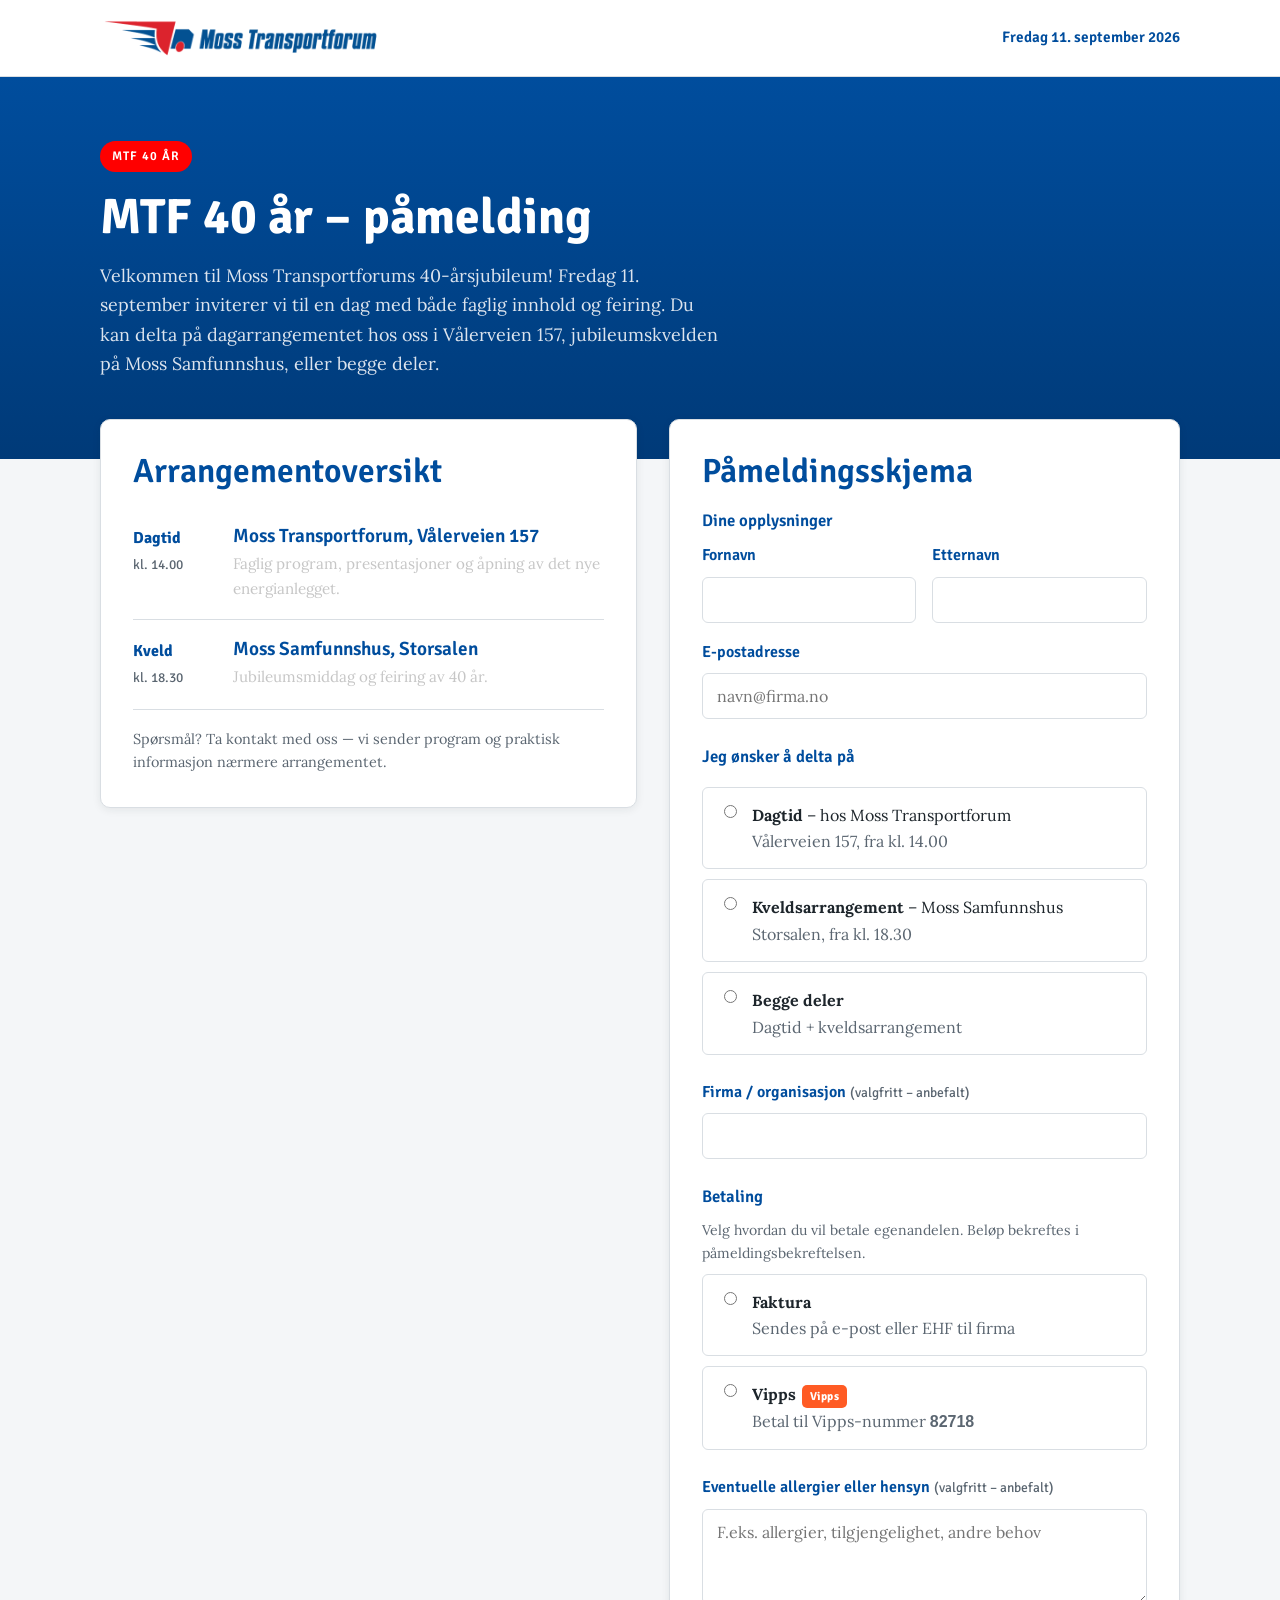
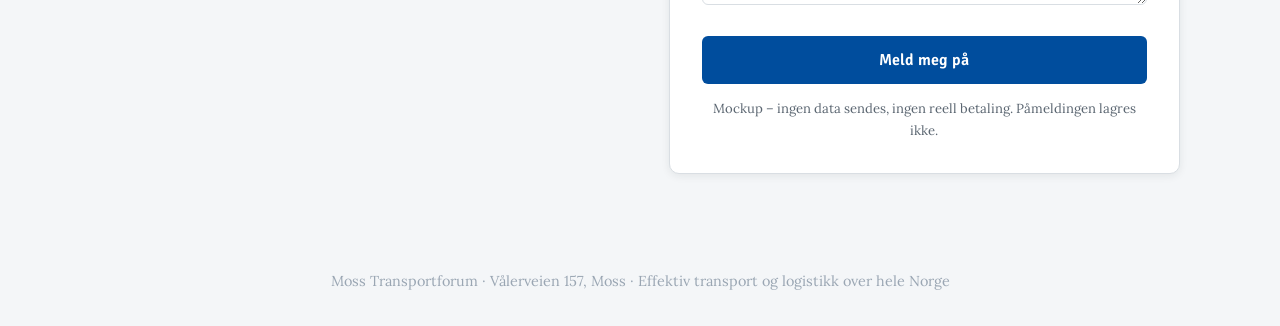
==== betaling.html @ f9866057 "Legg til betalingsside (Faktura / Vipps 82718) som betaling.html Co-Authored-By: Claude Opus 4.8 <no" ====
<!DOCTYPE html>
<html lang="no">
<head>
<meta charset="UTF-8">
<meta name="viewport" content="width=device-width, initial-scale=1.0">
<title>MTF 40 år – Påmelding</title>
<link rel="stylesheet" href="brand/mtf-brand.css">
<style>
  /* Sidespecifikk layout — bygger på MTFs brand-tokens */
  .top { background: #ffffff; border-bottom: 1px solid var(--mtf-line); }
  .top .mtf-container { display:flex; align-items:center; justify-content:space-between; padding-top:16px; padding-bottom:16px; }
  .top img { height: 44px; }
  .top .date { color: var(--mtf-blue); font-family:var(--mtf-font-head); font-weight:600; font-size:.95rem; }

  .hero {
    background: linear-gradient(180deg, #004d9d, #003a78);
    color:#fff;
    padding: var(--mtf-space-8) 0;
  }
  .hero .mtf-tag { background: var(--mtf-red); }
  .hero h1 { color:#fff; max-width: 760px; }
  .hero p { color:#dce4ee; max-width: 620px; font-size:1.12rem; }

  .layout { max-width: var(--mtf-maxw); margin: -40px auto 0; padding: 0 var(--mtf-space-5) var(--mtf-space-8); display:grid; grid-template-columns: 1.05fr 1fr; gap: var(--mtf-space-6); align-items:start; }
  @media (max-width: 860px){ .layout { grid-template-columns:1fr; margin-top:-24px; } }

  .events .ev { display:flex; gap:16px; padding: 18px 0; border-bottom:1px solid var(--mtf-line); }
  .events .ev:last-child { border-bottom:0; }
  .ev .when { flex:0 0 84px; font-family:var(--mtf-font-head); font-weight:700; color:var(--mtf-blue); }
  .ev h3 { margin:0 0 4px; }
  .ev p { margin:0; color:var(--mtf-gray); font-size:.95rem; }

  .form-card h2 { margin-top:0; }
  .grid2 { display:grid; grid-template-columns:1fr 1fr; gap: var(--mtf-space-4); }
  @media (max-width:520px){ .grid2 { grid-template-columns:1fr; } }
  fieldset { border:0; margin:0 0 var(--mtf-space-5); padding:0; }
  fieldset legend { padding:0; }
  .choices { display:grid; gap:10px; margin-top:8px; }

  /* Betaling */
  .vipps-badge { display:inline-block; font-family:var(--mtf-font-head); font-weight:700; font-size:.72rem;
                 letter-spacing:.04em; color:#fff; background:#ff5b24; padding:2px 8px; border-radius:5px;
                 vertical-align:middle; margin-left:6px; }
  .pay-extra { margin-top:12px; padding:14px 16px; border:1px dashed var(--mtf-line);
               border-radius:var(--mtf-radius-sm); background:var(--mtf-bg); }
  .pay-extra .mtf-field:last-child { margin-bottom:0; }

  .confirm { text-align:center; padding: var(--mtf-space-6) var(--mtf-space-4); }
  .confirm .mark { width:64px; height:64px; border-radius:50%; background:var(--mtf-green-tint); color:var(--mtf-green-dark); display:flex; align-items:center; justify-content:center; margin:0 auto var(--mtf-space-4); font-size:34px; }
  .err { color: var(--mtf-red-dark); font-size:.85rem; margin-top:6px; }

  .siteft { background:var(--mtf-navy); color:#9aa6b3; text-align:center; padding: var(--mtf-space-6) 0; font-size:.9rem; }
</style>
</head>
<body class="mtf">

  <!-- Toppstripe -->
  <div class="top">
    <div class="mtf-container">
      <img src="brand/assets/mtf-logo.png" alt="Moss Transportforum">
      <span class="date">Fredag 11. september 2026</span>
    </div>
  </div>

  <!-- Hero -->
  <header class="hero">
    <div class="mtf-container">
      <span class="mtf-tag">MTF 40 år</span>
      <h1 style="margin-top:16px">MTF 40 år – påmelding</h1>
      <p>Velkommen til Moss Transportforums 40-årsjubileum! Fredag 11. september inviterer vi til en dag med
         både faglig innhold og feiring. Du kan delta på dagarrangementet hos oss i Vålerveien 157,
         jubileumskvelden på Moss Samfunnshus, eller begge deler.</p>
    </div>
  </header>

  <main class="layout">

    <!-- Arrangementoversikt -->
    <section class="mtf-card events" aria-label="Arrangementoversikt">
      <h2>Arrangementoversikt</h2>
      <div class="ev">
        <div class="when">Dagtid<br><span class="mtf-muted" style="font-weight:400;font-size:.85rem">kl. 14.00</span></div>
        <div>
          <h3>Moss Transportforum, Vålerveien 157</h3>
          <p>Faglig program, presentasjoner og åpning av det nye energianlegget.</p>
        </div>
      </div>
      <div class="ev">
        <div class="when">Kveld<br><span class="mtf-muted" style="font-weight:400;font-size:.85rem">kl. 18.30</span></div>
        <div>
          <h3>Moss Samfunnshus, Storsalen</h3>
          <p>Jubileumsmiddag og feiring av 40 år.</p>
        </div>
      </div>
      <p class="mtf-muted" style="margin:18px 0 0;font-size:.9rem">
        Spørsmål? Ta kontakt med oss — vi sender program og praktisk informasjon nærmere arrangementet.
      </p>
    </section>

    <!-- Påmeldingsskjema -->
    <section class="mtf-card form-card">
      <form id="paamelding" novalidate>
        <h2>Påmeldingsskjema</h2>

        <fieldset>
          <legend class="mtf-label" style="font-size:1.05rem">Dine opplysninger</legend>
          <div class="grid2">
            <div class="mtf-field" style="margin-bottom:0">
              <label class="mtf-label" for="fornavn">Fornavn</label>
              <input class="mtf-input" id="fornavn" name="fornavn" type="text" autocomplete="given-name" required>
            </div>
            <div class="mtf-field" style="margin-bottom:0">
              <label class="mtf-label" for="etternavn">Etternavn</label>
              <input class="mtf-input" id="etternavn" name="etternavn" type="text" autocomplete="family-name" required>
            </div>
          </div>
          <div class="mtf-field" style="margin-top:16px;margin-bottom:0">
            <label class="mtf-label" for="epost">E-postadresse</label>
            <input class="mtf-input" id="epost" name="epost" type="email" autocomplete="email" placeholder="navn@firma.no" required>
          </div>
        </fieldset>

        <fieldset>
          <legend class="mtf-label" style="font-size:1.05rem">Jeg ønsker å delta på</legend>
          <div class="choices" role="radiogroup">
            <label class="mtf-choice">
              <input type="radio" name="deltakelse" value="Dagtid" required>
              <span><strong>Dagtid</strong> – hos Moss Transportforum<br><span class="mtf-muted">Vålerveien 157, fra kl. 14.00</span></span>
            </label>
            <label class="mtf-choice">
              <input type="radio" name="deltakelse" value="Kveldsarrangement">
              <span><strong>Kveldsarrangement</strong> – Moss Samfunnshus<br><span class="mtf-muted">Storsalen, fra kl. 18.30</span></span>
            </label>
            <label class="mtf-choice">
              <input type="radio" name="deltakelse" value="Begge deler">
              <span><strong>Begge deler</strong><br><span class="mtf-muted">Dagtid + kveldsarrangement</span></span>
            </label>
          </div>
          <div class="err" id="err-deltakelse" hidden>Velg hva du ønsker å delta på.</div>
        </fieldset>

        <div class="mtf-field">
          <label class="mtf-label" for="firma">Firma / organisasjon <span class="mtf-optional">(valgfritt – anbefalt)</span></label>
          <input class="mtf-input" id="firma" name="firma" type="text" autocomplete="organization">
        </div>

        <!-- Betaling -->
        <fieldset>
          <legend class="mtf-label" style="font-size:1.05rem">Betaling</legend>
          <p class="mtf-muted" style="margin:0 0 4px;font-size:.88rem">Velg hvordan du vil betale egenandelen. Beløp bekreftes i påmeldingsbekreftelsen.</p>
          <div class="choices" role="radiogroup">
            <label class="mtf-choice">
              <input type="radio" name="betaling" value="Faktura" required>
              <span><strong>Faktura</strong><br><span class="mtf-muted">Sendes på e-post eller EHF til firma</span></span>
            </label>
            <label class="mtf-choice">
              <input type="radio" name="betaling" value="Vipps">
              <span><strong>Vipps</strong><span class="vipps-badge">Vipps</span><br><span class="mtf-muted">Betal til Vipps-nummer <strong class="mtf-num">82718</strong></span></span>
            </label>
          </div>
          <div class="err" id="err-betaling" hidden>Velg betalingsmåte.</div>

          <!-- Betingede felt: Faktura -->
          <div class="pay-extra" id="pay-faktura" hidden>
            <div class="grid2">
              <div class="mtf-field" style="margin-bottom:0">
                <label class="mtf-label" for="fakturaref">Fakturareferanse / bestiller <span class="mtf-optional">(valgfritt)</span></label>
                <input class="mtf-input" id="fakturaref" name="fakturaref" type="text" autocomplete="off">
              </div>
              <div class="mtf-field" style="margin-bottom:0">
                <label class="mtf-label" for="orgnr">Org.nr <span class="mtf-optional">(EHF – valgfritt)</span></label>
                <input class="mtf-input mtf-num" id="orgnr" name="orgnr" type="text" inputmode="numeric" autocomplete="off" placeholder="9 siffer">
              </div>
            </div>
            <div class="mtf-field" style="margin-top:14px">
              <label class="mtf-label" for="fakturaadr">Fakturaadresse <span class="mtf-optional">(valgfritt)</span></label>
              <input class="mtf-input" id="fakturaadr" name="fakturaadr" type="text" autocomplete="street-address">
            </div>
          </div>

          <!-- Betingede felt: Vipps -->
          <div class="pay-extra" id="pay-vipps" hidden>
            <p style="margin:0 0 6px"><strong>Slik betaler du med Vipps</strong></p>
            <p class="mtf-muted" style="margin:0;font-size:.92rem">
              Åpne Vipps-appen, velg <em>Betale</em> og søk opp Vipps-nummer
              <strong class="mtf-num" style="color:var(--mtf-blue)">82718</strong> (Moss Transportforum).
              Betal egenandelen og <strong>merk betalingen med navnet ditt</strong>.
            </p>
          </div>
        </fieldset>

        <div class="mtf-field">
          <label class="mtf-label" for="hensyn">Eventuelle allergier eller hensyn <span class="mtf-optional">(valgfritt – anbefalt)</span></label>
          <textarea class="mtf-textarea" id="hensyn" name="hensyn" placeholder="F.eks. allergier, tilgjengelighet, andre behov"></textarea>
        </div>

        <button type="submit" class="mtf-btn mtf-btn--primary" style="width:100%">Meld meg på</button>
        <p class="mtf-muted mtf-center" style="font-size:.82rem;margin:14px 0 0">
          Mockup – ingen data sendes, ingen reell betaling. Påmeldingen lagres ikke.
        </p>
      </form>

      <!-- Bekreftelse -->
      <div class="confirm" id="bekreftelse" hidden>
        <div class="mark">✓</div>
        <h2>Takk for din påmelding!</h2>
        <p id="bekreftelse-betaling"></p>
        <p>Vi sender deg mer informasjon og program for dagen nærmere arrangementet.</p>
        <p class="mtf-muted" id="bekreftelse-detalj"></p>
      </div>
    </section>

  </main>

  <footer class="siteft">
    Moss Transportforum · Vålerveien 157, Moss · Effektiv transport og logistikk over hele Norge
  </footer>

<script>
  (function () {
    var form = document.getElementById('paamelding');
    var confirm = document.getElementById('bekreftelse');
    var errDelt = document.getElementById('err-deltakelse');
    var errBet  = document.getElementById('err-betaling');
    var payFaktura = document.getElementById('pay-faktura');
    var payVipps = document.getElementById('pay-vipps');

    // Vis/skjul betingede felt etter valgt betalingsmåte
    form.querySelectorAll('input[name="betaling"]').forEach(function (r) {
      r.addEventListener('change', function () {
        errBet.hidden = true;
        payFaktura.hidden = (r.value !== 'Faktura');
        payVipps.hidden   = (r.value !== 'Vipps');
      });
    });

    form.addEventListener('submit', function (e) {
      e.preventDefault();
      errDelt.hidden = true; errBet.hidden = true;

      if (!form.checkValidity()) { form.reportValidity(); return; }

      var deltakelse = form.querySelector('input[name="deltakelse"]:checked');
      if (!deltakelse) {
        errDelt.hidden = false;
        errDelt.scrollIntoView({ behavior: 'smooth', block: 'center' });
        return;
      }

      var betaling = form.querySelector('input[name="betaling"]:checked');
      if (!betaling) {
        errBet.hidden = false;
        errBet.scrollIntoView({ behavior: 'smooth', block: 'center' });
        return;
      }

      var fornavn = document.getElementById('fornavn').value.trim();
      var betText = (betaling.value === 'Vipps')
        ? 'Betal egenandelen til Vipps-nummer 82718 (Moss Transportforum), og merk betalingen med navnet ditt.'
        : 'Faktura for egenandelen sendes til oppgitt e-post/firma.';

      document.getElementById('bekreftelse-betaling').textContent = betText;
      document.getElementById('bekreftelse-detalj').textContent =
        'Registrert: ' + fornavn + ' · ' + deltakelse.value + ' · Betaling: ' + betaling.value + '.';

      form.hidden = true;
      confirm.hidden = false;
      confirm.scrollIntoView({ behavior: 'smooth', block: 'center' });
    });
  })();
</script>
</body>
</html>
---- brand/mtf-brand.css ----
/* ==========================================================================
   MTF – Moss Transportforum · Brand set
   Kilde: offisiell profilmanual (brand/MTF-profilmanual.pdf).
   Brukes av jubileumsmateriell (MTF 40 år) og MTF-web.
   ========================================================================== */

@import url('https://fonts.googleapis.com/css2?family=Signika:wght@300;400;500;600;700&family=Lora:ital,wght@0,400;0,500;0,600;0,700;1,400&display=swap');

:root {
  /* --- Hovedfarger (profilmanual) -------------------------------------- */
  --mtf-blue:        #004d9d;  /* MTF Blå · PMS 2728C · primær             */
  --mtf-blue-dark:   #003a78;  /* hover / dyp blå                          */
  --mtf-blue-tint:   #e6eef7;  /* lys blå flate                           */
  --mtf-red:         #ff0000;  /* MTF Rød · PMS 185C · aksent              */
  --mtf-red-dark:    #a31a16;  /* Rød Mechrite · hover på rød             */

  /* --- Sekundærpalett (profilmanual) ----------------------------------- */
  --mtf-calico:      #4d63ab;  /* Blå Calico                              */
  --mtf-marble:      #8388a8;  /* Blå Marble                              */
  --mtf-gray:        #c6c6c6;  /* Grå                                     */
  --mtf-thyme:       #c7c5ac;  /* Grønn Thyme                             */
  --mtf-palm:        #afa852;  /* Grønn Palm                              */
  --mtf-oliven:      #c0bb09;  /* Grønn Oliven                            */
  --mtf-mechrite:    #a31a16;  /* Rød Mechrite                            */

  /* Jubileum / bærekraft-aksent — bruker offisiell Grønn Palm */
  --mtf-green:       #afa852;
  --mtf-green-dark:  #8a8440;
  --mtf-green-tint:  #f0efdf;

  /* --- Nøytraler ------------------------------------------------------- */
  --mtf-ink:         #1d252b;  /* brødtekst                               */
  --mtf-dark:        #243140;  /* mørk flate (footer)                     */
  --mtf-muted:       #5b6671;
  --mtf-line:        #d9dee3;
  --mtf-bg:          #f4f6f8;
  --mtf-white:       #ffffff;

  /* --- Typografi (profilmanual) ---------------------------------------- */
  --mtf-font-head: 'Signika', 'Segoe UI', Arial, Helvetica, sans-serif;  /* titler */
  --mtf-font-body: 'Lora', Georgia, 'Times New Roman', serif;            /* brødtekst */
  --mtf-font-num:  'Helvetica Neue', Helvetica, Arial, sans-serif;       /* tall */

  /* --- Skala / form ---------------------------------------------------- */
  --mtf-radius:      10px;
  --mtf-radius-sm:   6px;
  --mtf-shadow:      0 6px 24px rgba(29, 37, 43, .10);
  --mtf-shadow-sm:   0 2px 8px rgba(29, 37, 43, .08);
  --mtf-maxw:        1080px;

  --mtf-space-1: 4px;  --mtf-space-2: 8px;  --mtf-space-3: 12px;
  --mtf-space-4: 16px; --mtf-space-5: 24px; --mtf-space-6: 32px;
  --mtf-space-7: 48px; --mtf-space-8: 64px;
}

/* --- Basis ------------------------------------------------------------- */
.mtf,
body.mtf {
  margin: 0;
  font-family: var(--mtf-font-body);
  color: var(--mtf-ink);
  background: var(--mtf-bg);
  line-height: 1.65;
  -webkit-font-smoothing: antialiased;
}

.mtf h1, .mtf h2, .mtf h3, .mtf h4 {
  font-family: var(--mtf-font-head);
  color: var(--mtf-blue);
  line-height: 1.15;
  font-weight: 600;
  margin: 0 0 var(--mtf-space-4);
}
.mtf h1 { font-size: clamp(2rem, 4.5vw, 3.1rem); font-weight: 700; }
.mtf h2 { font-size: clamp(1.5rem, 3vw, 2.1rem); }
.mtf h3 { font-size: 1.2rem; }
.mtf p  { margin: 0 0 var(--mtf-space-4); }
.mtf a  { color: var(--mtf-blue); }

/* Tall settes i Helvetica jf. profilmanual (Typografi tall) */
.mtf-num { font-family: var(--mtf-font-num); font-feature-settings: "tnum" 1; }

.mtf-container { max-width: var(--mtf-maxw); margin: 0 auto; padding: 0 var(--mtf-space-5); }

/* --- Etikett / tag ----------------------------------------------------- */
.mtf-tag {
  display: inline-block;
  font-family: var(--mtf-font-head);
  font-weight: 600;
  font-size: .78rem;
  letter-spacing: .08em;
  text-transform: uppercase;
  color: var(--mtf-white);
  background: var(--mtf-red);
  padding: 5px 12px;
  border-radius: 100px;
}
.mtf-tag--blue  { background: var(--mtf-blue); }
.mtf-tag--green { background: var(--mtf-green); color: var(--mtf-ink); }

/* --- Kort -------------------------------------------------------------- */
.mtf-card {
  background: var(--mtf-white);
  border: 1px solid var(--mtf-line);
  border-radius: var(--mtf-radius);
  box-shadow: var(--mtf-shadow-sm);
  padding: var(--mtf-space-6);
}

/* --- Knapper ----------------------------------------------------------- */
.mtf-btn {
  display: inline-flex;
  align-items: center;
  justify-content: center;
  gap: var(--mtf-space-2);
  font-family: var(--mtf-font-head);
  font-weight: 600;
  font-size: 1rem;
  line-height: 1;
  padding: 14px 26px;
  border: 2px solid transparent;
  border-radius: var(--mtf-radius-sm);
  cursor: pointer;
  text-decoration: none;
  transition: background .15s ease, border-color .15s ease, transform .05s ease;
}
.mtf-btn:active { transform: translateY(1px); }
.mtf-btn--primary { background: var(--mtf-blue); color: var(--mtf-white); }
.mtf-btn--primary:hover { background: var(--mtf-blue-dark); }
.mtf-btn--accent  { background: var(--mtf-red); color: var(--mtf-white); }
.mtf-btn--accent:hover { background: var(--mtf-red-dark); }
.mtf-btn--ghost {
  background: transparent;
  color: var(--mtf-blue);
  border-color: var(--mtf-blue);
}
.mtf-btn--ghost:hover { background: var(--mtf-blue-tint); }

/* --- Skjemafelt -------------------------------------------------------- */
.mtf-field { margin-bottom: var(--mtf-space-5); }
.mtf-label {
  display: block;
  font-family: var(--mtf-font-head);
  font-weight: 600;
  color: var(--mtf-blue);
  margin-bottom: var(--mtf-space-2);
}
.mtf-label .mtf-optional {
  font-weight: 400;
  color: var(--mtf-muted);
  font-size: .85rem;
}
.mtf-input,
.mtf-textarea {
  width: 100%;
  box-sizing: border-box;
  font-family: var(--mtf-font-body);
  font-size: 1rem;
  color: var(--mtf-ink);
  background: var(--mtf-white);
  border: 1.5px solid var(--mtf-line);
  border-radius: var(--mtf-radius-sm);
  padding: 12px 14px;
  transition: border-color .15s ease, box-shadow .15s ease;
}
.mtf-input:focus,
.mtf-textarea:focus {
  outline: none;
  border-color: var(--mtf-blue);
  box-shadow: 0 0 0 3px var(--mtf-blue-tint);
}
.mtf-textarea { min-height: 96px; resize: vertical; }

/* --- Valg (radio som kort) -------------------------------------------- */
.mtf-choice {
  display: flex;
  align-items: flex-start;
  gap: var(--mtf-space-3);
  border: 1.5px solid var(--mtf-line);
  border-radius: var(--mtf-radius-sm);
  padding: 14px 16px;
  cursor: pointer;
  transition: border-color .15s ease, background .15s ease;
}
.mtf-choice:hover { border-color: var(--mtf-blue); background: var(--mtf-blue-tint); }
.mtf-choice input { margin-top: 3px; accent-color: var(--mtf-blue); }
.mtf-choice--selected,
.mtf-choice:has(input:checked) {
  border-color: var(--mtf-blue);
  background: var(--mtf-blue-tint);
}

/* --- Hjelpere ---------------------------------------------------------- */
.mtf-muted { color: var(--mtf-muted); }
.mtf-center { text-align: center; }
[hidden] { display: none !important; }
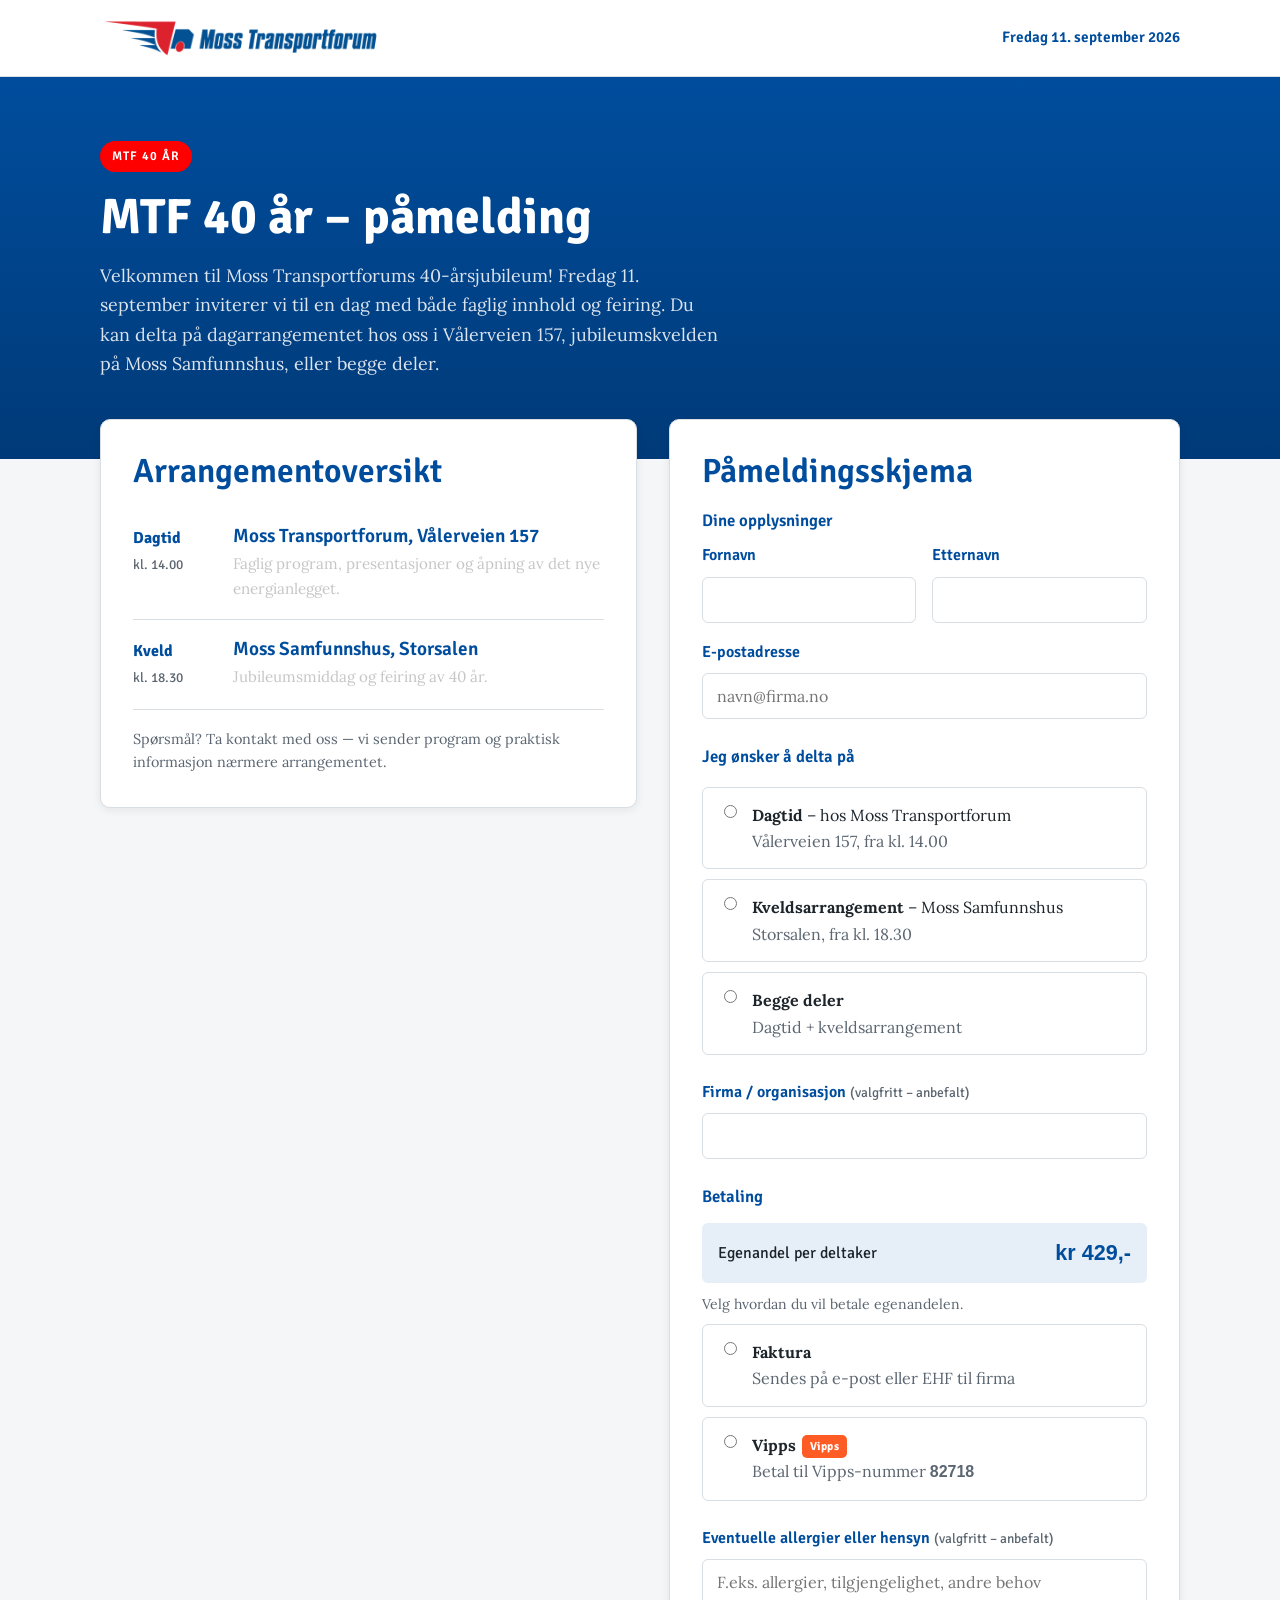
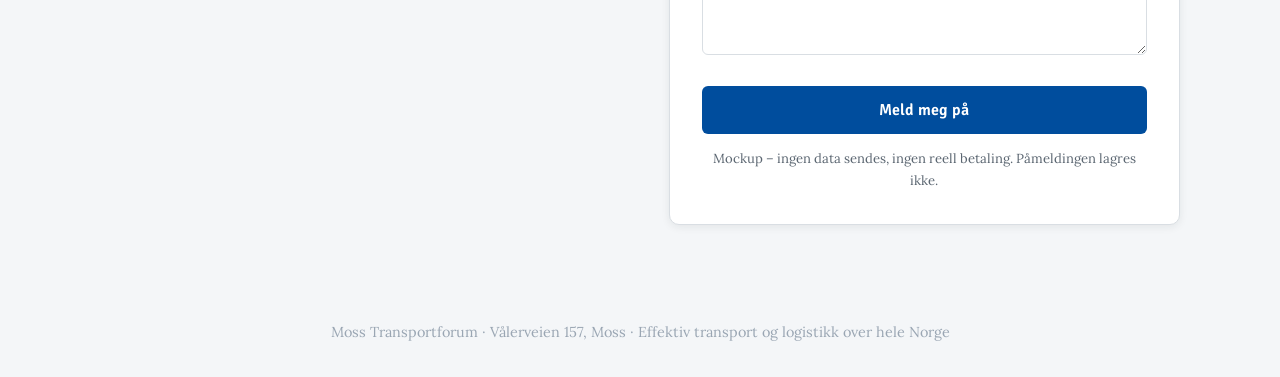
==== commit a79d9954: "Legg til egenandel kr 429,- på betalingssiden Co-Authored-By: Claude Opus 4.8 <noreply@anthropic.com" ====
--- a/betaling.html
+++ b/betaling.html
@@ -44,6 +44,10 @@
   .pay-extra { margin-top:12px; padding:14px 16px; border:1px dashed var(--mtf-line);
                border-radius:var(--mtf-radius-sm); background:var(--mtf-bg); }
   .pay-extra .mtf-field:last-child { margin-bottom:0; }
+  .price-row { display:flex; align-items:center; justify-content:space-between; gap:12px;
+               background:var(--mtf-blue-tint); border-radius:var(--mtf-radius-sm);
+               padding:12px 16px; margin:4px 0 10px; font-family:var(--mtf-font-head); }
+  .price-row .price { font-weight:700; font-size:1.35rem; color:var(--mtf-blue); }
 
   .confirm { text-align:center; padding: var(--mtf-space-6) var(--mtf-space-4); }
   .confirm .mark { width:64px; height:64px; border-radius:50%; background:var(--mtf-green-tint); color:var(--mtf-green-dark); display:flex; align-items:center; justify-content:center; margin:0 auto var(--mtf-space-4); font-size:34px; }
@@ -147,7 +151,11 @@
         <!-- Betaling -->
         <fieldset>
           <legend class="mtf-label" style="font-size:1.05rem">Betaling</legend>
-          <p class="mtf-muted" style="margin:0 0 4px;font-size:.88rem">Velg hvordan du vil betale egenandelen. Beløp bekreftes i påmeldingsbekreftelsen.</p>
+          <div class="price-row">
+            <span>Egenandel per deltaker</span>
+            <span class="price mtf-num">kr 429,-</span>
+          </div>
+          <p class="mtf-muted" style="margin:0 0 4px;font-size:.88rem">Velg hvordan du vil betale egenandelen.</p>
           <div class="choices" role="radiogroup">
             <label class="mtf-choice">
               <input type="radio" name="betaling" value="Faktura" required>
@@ -256,8 +264,8 @@
 
       var fornavn = document.getElementById('fornavn').value.trim();
       var betText = (betaling.value === 'Vipps')
-        ? 'Betal egenandelen til Vipps-nummer 82718 (Moss Transportforum), og merk betalingen med navnet ditt.'
-        : 'Faktura for egenandelen sendes til oppgitt e-post/firma.';
+        ? 'Betal kr 429,- til Vipps-nummer 82718 (Moss Transportforum), og merk betalingen med navnet ditt.'
+        : 'Faktura på kr 429,- for egenandelen sendes til oppgitt e-post/firma.';
 
       document.getElementById('bekreftelse-betaling').textContent = betText;
       document.getElementById('bekreftelse-detalj').textContent =
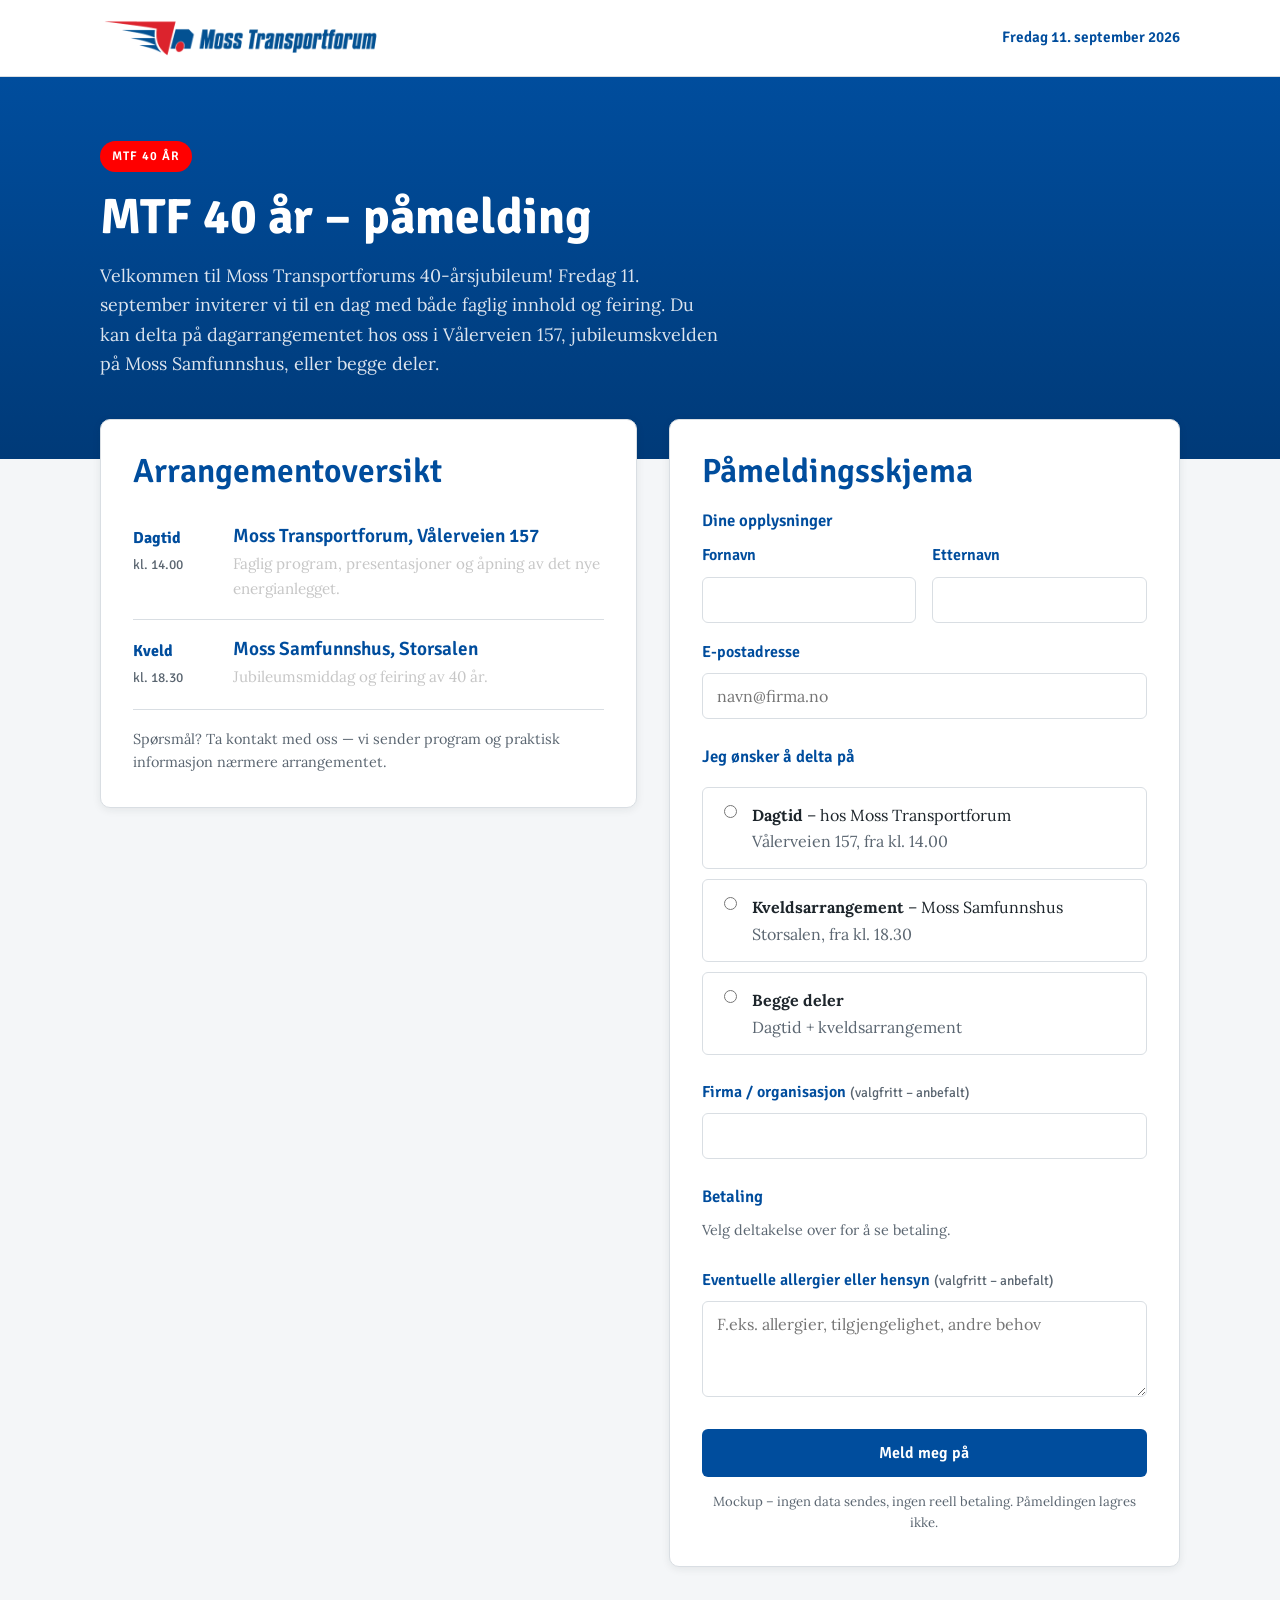
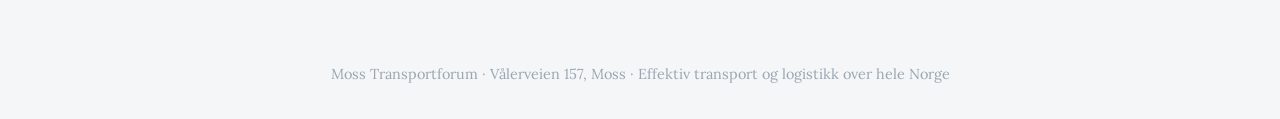
==== commit 5de408dd: "Presiser: egenandel kr 429,- gjelder kun kveldsarrangement (dagtid gratis) Co-Authored-By: Claude Op" ====
--- a/betaling.html
+++ b/betaling.html
@@ -151,22 +151,34 @@
         <!-- Betaling -->
         <fieldset>
           <legend class="mtf-label" style="font-size:1.05rem">Betaling</legend>
-          <div class="price-row">
-            <span>Egenandel per deltaker</span>
-            <span class="price mtf-num">kr 429,-</span>
-          </div>
-          <p class="mtf-muted" style="margin:0 0 4px;font-size:.88rem">Velg hvordan du vil betale egenandelen.</p>
-          <div class="choices" role="radiogroup">
-            <label class="mtf-choice">
-              <input type="radio" name="betaling" value="Faktura" required>
-              <span><strong>Faktura</strong><br><span class="mtf-muted">Sendes på e-post eller EHF til firma</span></span>
-            </label>
-            <label class="mtf-choice">
-              <input type="radio" name="betaling" value="Vipps">
-              <span><strong>Vipps</strong><span class="vipps-badge">Vipps</span><br><span class="mtf-muted">Betal til Vipps-nummer <strong class="mtf-num">82718</strong></span></span>
-            </label>
-          </div>
-          <div class="err" id="err-betaling" hidden>Velg betalingsmåte.</div>
+
+          <p class="mtf-muted" id="betaling-hint" style="margin:0;font-size:.9rem">Velg deltakelse over for å se betaling.</p>
+
+          <!-- Vises kun ved kveldsarrangement / begge deler -->
+          <div id="betaling-content" hidden>
+            <div class="price-row">
+              <span>Egenandel – kveldsarrangement</span>
+              <span class="price mtf-num">kr 429,-</span>
+            </div>
+            <p class="mtf-muted" style="margin:0 0 8px;font-size:.85rem">Gjelder kun kveldsarrangementet. Dagtid er gratis.</p>
+            <p class="mtf-muted" style="margin:0 0 4px;font-size:.88rem">Velg hvordan du vil betale egenandelen.</p>
+            <div class="choices" role="radiogroup">
+              <label class="mtf-choice">
+                <input type="radio" name="betaling" value="Faktura">
+                <span><strong>Faktura</strong><br><span class="mtf-muted">Sendes på e-post eller EHF til firma</span></span>
+              </label>
+              <label class="mtf-choice">
+                <input type="radio" name="betaling" value="Vipps">
+                <span><strong>Vipps</strong><span class="vipps-badge">Vipps</span><br><span class="mtf-muted">Betal til Vipps-nummer <strong class="mtf-num">82718</strong></span></span>
+              </label>
+            </div>
+            <div class="err" id="err-betaling" hidden>Velg betalingsmåte.</div>
+          </div>
+
+          <!-- Vises kun ved Dagtid -->
+          <div class="pay-extra" id="betaling-gratis" hidden>
+            <strong>Dagtid er gratis</strong> – ingen egenandel. Du trenger ikke velge betalingsmåte.
+          </div>
 
           <!-- Betingede felt: Faktura -->
           <div class="pay-extra" id="pay-faktura" hidden>
@@ -232,6 +244,31 @@
     var errBet  = document.getElementById('err-betaling');
     var payFaktura = document.getElementById('pay-faktura');
     var payVipps = document.getElementById('pay-vipps');
+    var betHint = document.getElementById('betaling-hint');
+    var betContent = document.getElementById('betaling-content');
+    var betGratis = document.getElementById('betaling-gratis');
+
+    // Egenandel gjelder kun kveldsarrangement
+    function feeApplies() {
+      var d = form.querySelector('input[name="deltakelse"]:checked');
+      return !!d && (d.value === 'Kveldsarrangement' || d.value === 'Begge deler');
+    }
+
+    // Oppdater betalingsseksjon etter valgt deltakelse
+    form.querySelectorAll('input[name="deltakelse"]').forEach(function (r) {
+      r.addEventListener('change', function () {
+        errDelt.hidden = true; errBet.hidden = true;
+        var fee = feeApplies();
+        betHint.hidden = true;
+        betContent.hidden = !fee;
+        betGratis.hidden = fee;
+        if (!fee) {
+          // Dagtid: nullstill betalingsvalg
+          form.querySelectorAll('input[name="betaling"]').forEach(function (b) { b.checked = false; });
+          payFaktura.hidden = true; payVipps.hidden = true;
+        }
+      });
+    });
 
     // Vis/skjul betingede felt etter valgt betalingsmåte
     form.querySelectorAll('input[name="betaling"]').forEach(function (r) {
@@ -255,21 +292,28 @@
         return;
       }
 
+      var fee = feeApplies();
       var betaling = form.querySelector('input[name="betaling"]:checked');
-      if (!betaling) {
+      if (fee && !betaling) {
         errBet.hidden = false;
         errBet.scrollIntoView({ behavior: 'smooth', block: 'center' });
         return;
       }
 
       var fornavn = document.getElementById('fornavn').value.trim();
-      var betText = (betaling.value === 'Vipps')
-        ? 'Betal kr 429,- til Vipps-nummer 82718 (Moss Transportforum), og merk betalingen med navnet ditt.'
-        : 'Faktura på kr 429,- for egenandelen sendes til oppgitt e-post/firma.';
-
+      var betText;
+      if (!fee) {
+        betText = 'Dagtid er gratis – ingen egenandel.';
+      } else if (betaling.value === 'Vipps') {
+        betText = 'Betal kr 429,- til Vipps-nummer 82718 (Moss Transportforum), og merk betalingen med navnet ditt.';
+      } else {
+        betText = 'Faktura på kr 429,- for egenandelen sendes til oppgitt e-post/firma.';
+      }
+
+      var betLinje = fee ? (' · Betaling: ' + betaling.value) : ' · gratis';
       document.getElementById('bekreftelse-betaling').textContent = betText;
       document.getElementById('bekreftelse-detalj').textContent =
-        'Registrert: ' + fornavn + ' · ' + deltakelse.value + ' · Betaling: ' + betaling.value + '.';
+        'Registrert: ' + fornavn + ' · ' + deltakelse.value + betLinje + '.';
 
       form.hidden = true;
       confirm.hidden = false;
